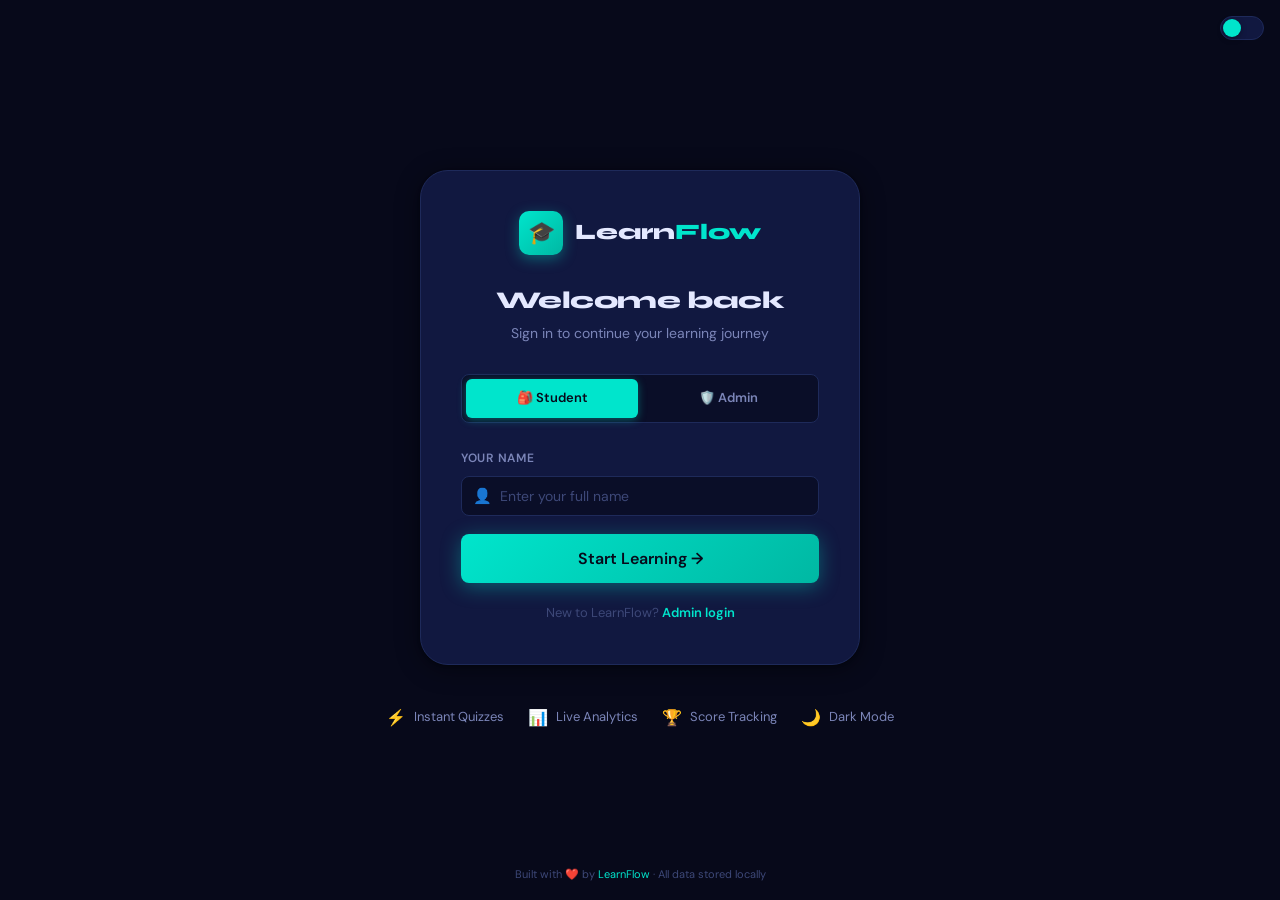
==== login.html @ 23366703 "Add files via upload" ====
<!DOCTYPE html>
<html lang="en">
<head>
  <meta charset="UTF-8" />
  <meta name="viewport" content="width=device-width, initial-scale=1.0" />
  <title>Sign In — LearnFlow LMS</title>
  <link rel="stylesheet" href="style.css" />
  <style>
    /* Extra login-page micro styles */
    .login-page { flex-direction: column; gap: 0; }

    .demo-pills {
      display: flex; gap: 8px; flex-wrap: wrap;
      justify-content: center; margin-top: 20px;
    }
    .demo-pill {
      background: var(--bg-input);
      border: 1px solid var(--border);
      border-radius: var(--radius-sm);
      padding: 8px 14px; font-size: 12px;
      color: var(--text-secondary); cursor: pointer;
      transition: all var(--transition);
    }
    .demo-pill:hover { border-color: var(--accent); color: var(--accent); }
    .demo-pill strong { color: var(--text-primary); display: block; font-size: 11px; }

    .features-row {
      display: flex; gap: 24px; justify-content: center;
      flex-wrap: wrap; margin-top: 40px;
      position: relative; z-index: 1;
    }
    .feature-pill {
      display: flex; align-items: center; gap: 8px;
      font-size: 13px; color: var(--text-secondary);
    }
    .feature-pill span { font-size: 16px; }

    .input-group { position: relative; }
    .input-icon {
      position: absolute; left: 12px; top: 50%;
      transform: translateY(-50%);
      font-size: 15px; pointer-events: none;
    }
    .input-group .form-control { padding-left: 38px; }

    .password-toggle {
      position: absolute; right: 12px; top: 50%;
      transform: translateY(-50%);
      cursor: pointer; font-size: 16px;
      color: var(--text-muted); transition: color var(--transition);
    }
    .password-toggle:hover { color: var(--text-primary); }

    .divider-or {
      display: flex; align-items: center; gap: 12px;
      margin: 20px 0; color: var(--text-muted); font-size: 12px;
    }
    .divider-or::before, .divider-or::after {
      content: ''; flex: 1; height: 1px; background: var(--border);
    }

    .student-fields { display: none; }
    .admin-fields   { display: block; }

    .powered-by {
      position: fixed; bottom: 16px; left: 50%; transform: translateX(-50%);
      font-size: 11px; color: var(--text-muted); z-index: 1;
      white-space: nowrap;
    }
    .powered-by a { color: var(--accent); }

    @media (max-width: 480px) {
      .login-card { padding: 28px 22px; }
    }
  </style>
</head>
<body>
  <!-- Background decoration -->
  <div class="login-bg-decor">
    <div class="orb orb-1"></div>
    <div class="orb orb-2"></div>
  </div>

  <div class="login-page" style="min-height:100vh;display:flex;align-items:center;justify-content:center;flex-direction:column;padding:20px;">

    <!-- Login Card -->
    <div class="login-card">
      <!-- Logo -->
      <div class="login-logo">
        <div class="logo-icon">🎓</div>
        <div class="logo-text">Learn<span>Flow</span></div>
      </div>

      <h1 class="login-title">Welcome back</h1>
      <p class="login-subtitle">Sign in to continue your learning journey</p>

      <!-- Role Toggle -->
      <div class="role-toggle" id="role-toggle">
        <div class="role-btn active" data-role="student" onclick="switchRole('student')">🎒 Student</div>
        <div class="role-btn"       data-role="admin"   onclick="switchRole('admin')">🛡️ Admin</div>
      </div>

      <!-- Student Fields -->
      <div id="student-fields">
        <div class="form-group">
          <label class="form-label">Your Name</label>
          <div class="input-group">
            <span class="input-icon">👤</span>
            <input type="text" id="student-name" class="form-control"
                   placeholder="Enter your full name" autocomplete="name" />
          </div>
        </div>
        <button class="btn btn-primary btn-full btn-lg" onclick="loginStudent()">
          Start Learning →
        </button>
      </div>

      <!-- Admin Fields -->
      <div id="admin-fields" style="display:none;">
        <div class="form-group">
          <label class="form-label">Email Address</label>
          <div class="input-group">
            <span class="input-icon">📧</span>
            <input type="email" id="admin-email" class="form-control"
                   placeholder="admin@learnflow.io" autocomplete="email" />
          </div>
        </div>
        <div class="form-group">
          <label class="form-label">Password</label>
          <div class="input-group" style="position:relative;">
            <span class="input-icon">🔑</span>
            <input type="password" id="admin-password" class="form-control"
                   placeholder="Enter password" autocomplete="current-password"
                   onkeydown="if(event.key==='Enter') loginAdmin()" />
            <span class="password-toggle" onclick="togglePw()" id="pw-toggle">👁️</span>
          </div>
        </div>
        <button class="btn btn-primary btn-full btn-lg" onclick="loginAdmin()">
          Sign In to Dashboard →
        </button>

        <div class="demo-pills">
          <div class="demo-pill" onclick="fillAdminDemo()">
            <strong>Demo Credentials</strong>
            admin@learnflow.io / admin123
          </div>
        </div>
      </div>

      <div class="login-footer">
        <span id="footer-text">New to LearnFlow? </span>
        <span class="login-link" id="footer-link" onclick="switchRole('admin')">Admin login</span>
      </div>
    </div>

    <!-- Feature Pills -->
    <div class="features-row">
      <div class="feature-pill"><span>⚡</span> Instant Quizzes</div>
      <div class="feature-pill"><span>📊</span> Live Analytics</div>
      <div class="feature-pill"><span>🏆</span> Score Tracking</div>
      <div class="feature-pill"><span>🌙</span> Dark Mode</div>
    </div>
  </div>

  <!-- Theme toggle fixed -->
  <button class="theme-toggle" style="position:fixed;top:16px;right:16px;z-index:999;" title="Toggle theme"></button>

  <p class="powered-by">Built with ❤️ by <a href="#">LearnFlow</a> · All data stored locally</p>

  <script src="script.js"></script>
  <script>
    /* ── Role Switching ── */
    function switchRole(role) {
      document.querySelectorAll('.role-btn').forEach(b => {
        b.classList.toggle('active', b.dataset.role === role);
      });
      document.getElementById('student-fields').style.display = role === 'student' ? 'block' : 'none';
      document.getElementById('admin-fields').style.display   = role === 'admin'   ? 'block' : 'none';

      const ftLink = document.getElementById('footer-link');
      const ftText = document.getElementById('footer-text');
      if (role === 'student') {
        ftText.textContent = 'Are you an admin? ';
        ftLink.textContent = 'Admin login';
        ftLink.onclick = () => switchRole('admin');
      } else {
        ftText.textContent = 'Not an admin? ';
        ftLink.textContent = 'Student access';
        ftLink.onclick = () => switchRole('student');
      }
    }

    /* ── Student Login ── */
    function loginStudent() {
      const name = document.getElementById('student-name').value.trim();
      if (!name) { showToast('Please enter your name', 'warn'); return; }
      DB.set(KEYS.USER, { name, role: 'student' });
      window.location.href = 'index.html';
    }

    /* ── Admin Login ── */
    function loginAdmin() {
      const email = document.getElementById('admin-email').value.trim();
      const pass  = document.getElementById('admin-password').value;
      // Demo credentials (in a real app use a backend)
      if (email === 'admin@learnflow.io' && pass === 'admin123') {
        DB.set(KEYS.USER, { name: 'Admin', role: 'admin', email });
        window.location.href = 'admin.html';
      } else {
        showToast('Invalid credentials. Try: admin@learnflow.io / admin123', 'error');
        document.getElementById('admin-password').value = '';
      }
    }

    /* ── Toggle password visibility ── */
    function togglePw() {
      const input  = document.getElementById('admin-password');
      const toggle = document.getElementById('pw-toggle');
      input.type   = input.type === 'password' ? 'text' : 'password';
      toggle.textContent = input.type === 'password' ? '👁️' : '🙈';
    }

    /* ── Fill demo credentials ── */
    function fillAdminDemo() {
      document.getElementById('admin-email').value    = 'admin@learnflow.io';
      document.getElementById('admin-password').value = 'admin123';
      showToast('Demo credentials filled!', 'info');
    }

    /* ── Check if already logged in ── */
    document.addEventListener('DOMContentLoaded', () => {
      const user = DB.get(KEYS.USER);
      if (user?.role === 'admin')   window.location.href = 'admin.html';
      if (user?.role === 'student') window.location.href = 'index.html';
    });
  </script>
</body>
</html>
---- style.css ----
/* ============================================================
   LMS — Shared Stylesheet
   Aesthetic: Dark SaaS, geometric precision, teal accent
   Fonts: Syne (headings) + DM Sans (body)
   ============================================================ */

@import url('https://fonts.googleapis.com/css2?family=Syne:wght@400;500;600;700;800&family=DM+Sans:ital,opsz,wght@0,9..40,300;0,9..40,400;0,9..40,500;0,9..40,600;1,9..40,400&display=swap');

/* ── CSS Variables ── */
:root {
  --bg-base:       #07091a;
  --bg-surface:    #0d1230;
  --bg-card:       #111840;
  --bg-card-hover: #162050;
  --bg-input:      #0a0e28;
  --border:        #1e2a5a;
  --border-light:  #263070;

  --accent:        #00e5cc;
  --accent-dim:    rgba(0,229,204,.15);
  --accent-glow:   rgba(0,229,204,.35);
  --indigo:        #6366f1;
  --indigo-dim:    rgba(99,102,241,.15);
  --rose:          #f43f5e;
  --rose-dim:      rgba(244,63,94,.15);
  --amber:         #f59e0b;
  --amber-dim:     rgba(245,158,11,.15);
  --emerald:       #10b981;
  --emerald-dim:   rgba(16,185,129,.15);

  --text-primary:  #e4e8ff;
  --text-secondary:#7b85b8;
  --text-muted:    #3d4878;

  --radius-sm: 8px;
  --radius-md: 14px;
  --radius-lg: 20px;
  --radius-xl: 28px;

  --shadow-card: 0 4px 24px rgba(0,0,0,.45), 0 1px 3px rgba(0,0,0,.3);
  --shadow-glow: 0 0 40px rgba(0,229,204,.12);

  --transition: 0.22s cubic-bezier(.4,0,.2,1);

  --sidebar-w: 260px;
  --header-h:  68px;
}

/* Light mode overrides */
body.light-mode {
  --bg-base:       #f0f2fc;
  --bg-surface:    #e4e8f7;
  --bg-card:       #ffffff;
  --bg-card-hover: #f5f7ff;
  --bg-input:      #f0f2fc;
  --border:        #d1d8f0;
  --border-light:  #c0caeb;
  --text-primary:  #111840;
  --text-secondary:#4a5490;
  --text-muted:    #8892c8;
  --shadow-card: 0 4px 24px rgba(0,0,0,.08), 0 1px 3px rgba(0,0,0,.05);
  --shadow-glow: 0 0 40px rgba(0,229,204,.08);
}

/* ── Reset & Base ── */
*, *::before, *::after { box-sizing: border-box; margin: 0; padding: 0; }

html { scroll-behavior: smooth; }

body {
  font-family: 'DM Sans', sans-serif;
  background: var(--bg-base);
  color: var(--text-primary);
  min-height: 100vh;
  line-height: 1.6;
  transition: background var(--transition), color var(--transition);
  overflow-x: hidden;
}

/* Subtle grid texture */
body::before {
  content: '';
  position: fixed; inset: 0;
  background-image:
    linear-gradient(rgba(0,229,204,.025) 1px, transparent 1px),
    linear-gradient(90deg, rgba(0,229,204,.025) 1px, transparent 1px);
  background-size: 48px 48px;
  pointer-events: none;
  z-index: 0;
}

body.light-mode::before {
  background-image:
    linear-gradient(rgba(99,102,241,.04) 1px, transparent 1px),
    linear-gradient(90deg, rgba(99,102,241,.04) 1px, transparent 1px);
}

/* ── Typography ── */
h1, h2, h3, h4 {
  font-family: 'Syne', sans-serif;
  font-weight: 700;
  line-height: 1.2;
  letter-spacing: -0.02em;
}

a { text-decoration: none; color: inherit; }

/* ── Scrollbar ── */
::-webkit-scrollbar { width: 6px; }
::-webkit-scrollbar-track { background: var(--bg-surface); }
::-webkit-scrollbar-thumb { background: var(--border-light); border-radius: 99px; }
::-webkit-scrollbar-thumb:hover { background: var(--text-muted); }

/* ── Utility ── */
.sr-only {
  position: absolute; width: 1px; height: 1px;
  padding: 0; margin: -1px; overflow: hidden;
  clip: rect(0,0,0,0); white-space: nowrap; border: 0;
}

.badge {
  display: inline-flex; align-items: center; gap: 5px;
  padding: 3px 10px;
  border-radius: 99px;
  font-size: 11px; font-weight: 600; letter-spacing: .04em;
  text-transform: uppercase;
}
.badge-accent  { background: var(--accent-dim);  color: var(--accent);  }
.badge-indigo  { background: var(--indigo-dim);  color: var(--indigo);  }
.badge-rose    { background: var(--rose-dim);    color: var(--rose);    }
.badge-amber   { background: var(--amber-dim);   color: var(--amber);   }
.badge-emerald { background: var(--emerald-dim); color: var(--emerald); }

/* ── Buttons ── */
.btn {
  display: inline-flex; align-items: center; gap: 8px;
  padding: 10px 22px;
  border-radius: var(--radius-sm);
  font-family: 'DM Sans', sans-serif;
  font-size: 14px; font-weight: 600;
  cursor: pointer; border: none; outline: none;
  transition: all var(--transition);
  position: relative; overflow: hidden;
}

.btn::after {
  content: '';
  position: absolute; inset: 0;
  background: rgba(255,255,255,.07);
  opacity: 0; transition: opacity var(--transition);
}
.btn:hover::after { opacity: 1; }

.btn-primary {
  background: linear-gradient(135deg, var(--accent) 0%, #00b8a3 100%);
  color: #07091a;
  box-shadow: 0 4px 20px var(--accent-glow);
}
.btn-primary:hover {
  transform: translateY(-1px);
  box-shadow: 0 8px 30px var(--accent-glow);
}
.btn-primary:active { transform: translateY(0); }

.btn-secondary {
  background: var(--bg-card);
  color: var(--text-primary);
  border: 1px solid var(--border);
}
.btn-secondary:hover {
  border-color: var(--accent);
  color: var(--accent);
}

.btn-danger {
  background: var(--rose-dim);
  color: var(--rose);
  border: 1px solid transparent;
}
.btn-danger:hover {
  background: var(--rose);
  color: #fff;
}

.btn-sm { padding: 6px 14px; font-size: 12px; }
.btn-lg { padding: 14px 30px; font-size: 16px; }
.btn-full { width: 100%; justify-content: center; }
.btn:disabled { opacity: 0.5; cursor: not-allowed; pointer-events: none; }

/* ── Cards ── */
.card {
  background: var(--bg-card);
  border: 1px solid var(--border);
  border-radius: var(--radius-lg);
  box-shadow: var(--shadow-card);
  transition: border-color var(--transition), transform var(--transition), box-shadow var(--transition);
}
.card:hover { border-color: var(--border-light); }
.card-hover:hover {
  transform: translateY(-2px);
  box-shadow: var(--shadow-card), var(--shadow-glow);
}

.card-header {
  padding: 22px 26px 16px;
  border-bottom: 1px solid var(--border);
  display: flex; align-items: center; justify-content: space-between;
}
.card-body { padding: 24px 26px; }

/* ── Stat Cards ── */
.stat-card {
  background: var(--bg-card);
  border: 1px solid var(--border);
  border-radius: var(--radius-lg);
  padding: 24px;
  position: relative;
  overflow: hidden;
  transition: all var(--transition);
}
.stat-card::before {
  content: '';
  position: absolute;
  top: -30px; right: -30px;
  width: 100px; height: 100px;
  border-radius: 50%;
  opacity: 0.07;
  transition: transform var(--transition);
}
.stat-card:hover::before { transform: scale(1.4); }
.stat-card:hover { transform: translateY(-2px); box-shadow: var(--shadow-card), var(--shadow-glow); }

.stat-card.accent::before  { background: var(--accent); }
.stat-card.indigo::before  { background: var(--indigo); }
.stat-card.rose::before    { background: var(--rose);   }
.stat-card.amber::before   { background: var(--amber);  }
.stat-card.emerald::before { background: var(--emerald);}

.stat-icon {
  width: 44px; height: 44px;
  border-radius: var(--radius-sm);
  display: flex; align-items: center; justify-content: center;
  font-size: 20px; margin-bottom: 16px;
}
.stat-icon.accent  { background: var(--accent-dim);  color: var(--accent);  }
.stat-icon.indigo  { background: var(--indigo-dim);  color: var(--indigo);  }
.stat-icon.rose    { background: var(--rose-dim);    color: var(--rose);    }
.stat-icon.amber   { background: var(--amber-dim);   color: var(--amber);   }
.stat-icon.emerald { background: var(--emerald-dim); color: var(--emerald); }

.stat-value {
  font-family: 'Syne', sans-serif;
  font-size: 32px; font-weight: 800;
  line-height: 1;
  margin-bottom: 6px;
}
.stat-label {
  font-size: 13px; color: var(--text-secondary);
  font-weight: 500; letter-spacing: .02em;
}
.stat-delta {
  font-size: 12px; font-weight: 600;
  margin-top: 10px; display: inline-flex;
  align-items: center; gap: 4px;
}

/* ── Forms ── */
.form-group { margin-bottom: 18px; }
.form-label {
  display: block;
  font-size: 12px; font-weight: 600;
  text-transform: uppercase; letter-spacing: .06em;
  color: var(--text-secondary);
  margin-bottom: 8px;
}
.form-control {
  width: 100%;
  background: var(--bg-input);
  border: 1px solid var(--border);
  border-radius: var(--radius-sm);
  color: var(--text-primary);
  font-family: 'DM Sans', sans-serif;
  font-size: 14px;
  padding: 10px 14px;
  outline: none;
  transition: border-color var(--transition), box-shadow var(--transition);
  -webkit-appearance: none;
}
.form-control:focus {
  border-color: var(--accent);
  box-shadow: 0 0 0 3px var(--accent-dim);
}
.form-control::placeholder { color: var(--text-muted); }

textarea.form-control { resize: vertical; min-height: 80px; }
select.form-control { cursor: pointer; }

.form-row { display: grid; grid-template-columns: 1fr 1fr; gap: 14px; }

/* ── Sidebar Layout ── */
.layout {
  display: flex;
  min-height: 100vh;
  position: relative;
  z-index: 1;
}

.sidebar {
  width: var(--sidebar-w);
  background: var(--bg-surface);
  border-right: 1px solid var(--border);
  display: flex; flex-direction: column;
  position: fixed; top: 0; left: 0;
  height: 100vh; overflow-y: auto;
  z-index: 100;
  transition: transform var(--transition);
}

.sidebar-logo {
  padding: 24px 20px 20px;
  border-bottom: 1px solid var(--border);
  display: flex; align-items: center; gap: 12px;
}
.logo-icon {
  width: 36px; height: 36px;
  background: linear-gradient(135deg, var(--accent), #00b8a3);
  border-radius: 10px;
  display: flex; align-items: center; justify-content: center;
  font-size: 18px; flex-shrink: 0;
  box-shadow: 0 4px 14px var(--accent-glow);
}
.logo-text { font-family: 'Syne', sans-serif; font-size: 17px; font-weight: 800; }
.logo-text span { color: var(--accent); }

.sidebar-section {
  padding: 16px 12px 0;
}
.sidebar-section-label {
  font-size: 10px; font-weight: 700;
  text-transform: uppercase; letter-spacing: .1em;
  color: var(--text-muted);
  padding: 0 10px 10px;
}
.nav-item {
  display: flex; align-items: center; gap: 12px;
  padding: 10px 12px;
  border-radius: var(--radius-sm);
  font-size: 14px; font-weight: 500;
  color: var(--text-secondary);
  cursor: pointer;
  transition: all var(--transition);
  margin-bottom: 2px;
  position: relative;
}
.nav-item .icon { font-size: 17px; flex-shrink: 0; width: 20px; text-align: center; }
.nav-item:hover { background: var(--bg-card); color: var(--text-primary); }
.nav-item.active {
  background: var(--accent-dim);
  color: var(--accent);
  font-weight: 600;
}
.nav-item.active::before {
  content: '';
  position: absolute; left: 0; top: 20%; bottom: 20%;
  width: 3px; border-radius: 0 3px 3px 0;
  background: var(--accent);
}
.nav-badge {
  margin-left: auto;
  background: var(--accent-dim);
  color: var(--accent);
  font-size: 11px; font-weight: 700;
  padding: 2px 7px;
  border-radius: 99px;
}

.sidebar-footer {
  margin-top: auto;
  padding: 16px 12px;
  border-top: 1px solid var(--border);
}
.user-info {
  display: flex; align-items: center; gap: 10px;
  padding: 10px 12px;
  border-radius: var(--radius-sm);
  cursor: pointer;
  transition: background var(--transition);
}
.user-info:hover { background: var(--bg-card); }
.avatar {
  width: 34px; height: 34px;
  border-radius: 50%;
  background: linear-gradient(135deg, var(--indigo), var(--accent));
  display: flex; align-items: center; justify-content: center;
  font-size: 13px; font-weight: 700; color: #fff; flex-shrink: 0;
}
.user-name  { font-size: 13px; font-weight: 600; line-height: 1.3; }
.user-role  { font-size: 11px; color: var(--text-muted); }

/* ── Main Content ── */
.main {
  margin-left: var(--sidebar-w);
  flex: 1;
  min-height: 100vh;
  display: flex; flex-direction: column;
}

.topbar {
  height: var(--header-h);
  border-bottom: 1px solid var(--border);
  display: flex; align-items: center; justify-content: space-between;
  padding: 0 32px;
  background: var(--bg-surface);
  position: sticky; top: 0; z-index: 50;
}

.topbar-left { display: flex; align-items: center; gap: 16px; }
.page-title { font-family: 'Syne', sans-serif; font-size: 20px; font-weight: 700; }
.breadcrumb { font-size: 13px; color: var(--text-secondary); }

.topbar-right { display: flex; align-items: center; gap: 12px; }

/* Dark mode toggle */
.theme-toggle {
  width: 44px; height: 24px;
  background: var(--bg-card);
  border: 1px solid var(--border);
  border-radius: 99px;
  cursor: pointer; position: relative;
  transition: background var(--transition), border-color var(--transition);
  flex-shrink: 0;
}
.theme-toggle::after {
  content: '';
  position: absolute;
  top: 2px; left: 2px;
  width: 18px; height: 18px;
  border-radius: 50%;
  background: var(--accent);
  transition: transform var(--transition), background var(--transition);
  box-shadow: 0 2px 6px rgba(0,0,0,.3);
}
body.light-mode .theme-toggle::after { transform: translateX(20px); }
.theme-toggle:hover { border-color: var(--accent); }

.icon-btn {
  width: 38px; height: 38px;
  border-radius: var(--radius-sm);
  background: var(--bg-card);
  border: 1px solid var(--border);
  display: flex; align-items: center; justify-content: center;
  font-size: 16px; cursor: pointer;
  transition: all var(--transition); color: var(--text-secondary);
  position: relative;
}
.icon-btn:hover { border-color: var(--accent); color: var(--accent); }
.notif-dot {
  position: absolute; top: 6px; right: 6px;
  width: 7px; height: 7px;
  border-radius: 50%; background: var(--rose);
  border: 1.5px solid var(--bg-surface);
}

.page-content { padding: 32px; flex: 1; }

/* ── Page Section Headers ── */
.section-header {
  display: flex; align-items: center; justify-content: space-between;
  margin-bottom: 24px;
}
.section-title { font-size: 18px; font-weight: 700; }
.section-subtitle { font-size: 13px; color: var(--text-secondary); margin-top: 2px; }

/* ── Grid Layouts ── */
.grid-4 { display: grid; grid-template-columns: repeat(4, 1fr); gap: 20px; }
.grid-3 { display: grid; grid-template-columns: repeat(3, 1fr); gap: 20px; }
.grid-2 { display: grid; grid-template-columns: repeat(2, 1fr); gap: 20px; }

/* ── Tables ── */
.table-wrap {
  border-radius: var(--radius-lg);
  overflow: hidden;
  border: 1px solid var(--border);
  box-shadow: var(--shadow-card);
}
table {
  width: 100%; border-collapse: collapse;
  background: var(--bg-card);
}
thead { background: var(--bg-surface); }
th {
  padding: 12px 20px; text-align: left;
  font-size: 11px; font-weight: 700;
  text-transform: uppercase; letter-spacing: .07em;
  color: var(--text-secondary);
  border-bottom: 1px solid var(--border);
  white-space: nowrap;
}
td {
  padding: 14px 20px;
  font-size: 14px; color: var(--text-primary);
  border-bottom: 1px solid var(--border);
  transition: background var(--transition);
}
tr:last-child td { border-bottom: none; }
tbody tr:hover td { background: var(--bg-card-hover); }

/* ── Progress Bar ── */
.progress-track {
  background: var(--bg-input);
  border-radius: 99px;
  height: 8px; overflow: hidden;
  border: 1px solid var(--border);
}
.progress-fill {
  height: 100%;
  border-radius: 99px;
  background: linear-gradient(90deg, var(--accent), #00b8a3);
  transition: width 0.6s cubic-bezier(.4,0,.2,1);
  box-shadow: 0 0 10px var(--accent-glow);
}
.progress-fill.indigo {
  background: linear-gradient(90deg, var(--indigo), #818cf8);
  box-shadow: 0 0 10px rgba(99,102,241,.4);
}
.progress-fill.rose {
  background: linear-gradient(90deg, var(--rose), #fb7185);
  box-shadow: 0 0 10px rgba(244,63,94,.4);
}

/* ── Alerts / Toasts ── */
.toast-container {
  position: fixed; bottom: 24px; right: 24px;
  display: flex; flex-direction: column; gap: 10px;
  z-index: 9999;
}
.toast {
  background: var(--bg-card);
  border: 1px solid var(--border);
  border-left: 4px solid var(--accent);
  border-radius: var(--radius-sm);
  padding: 14px 18px;
  font-size: 14px; font-weight: 500;
  box-shadow: var(--shadow-card);
  min-width: 260px;
  animation: toast-in 0.3s ease forwards;
  display: flex; align-items: center; gap: 10px;
}
.toast.error  { border-left-color: var(--rose); }
.toast.warn   { border-left-color: var(--amber); }
.toast-exit { animation: toast-out 0.3s ease forwards; }

@keyframes toast-in  { from { opacity:0; transform: translateY(10px); } to { opacity:1; transform: translateY(0); } }
@keyframes toast-out { from { opacity:1; transform: translateY(0); } to { opacity:0; transform: translateY(10px); } }

/* ── Hamburger (mobile) ── */
.hamburger {
  display: none; flex-direction: column; gap: 5px;
  cursor: pointer; padding: 4px;
}
.hamburger span {
  display: block; width: 22px; height: 2px;
  background: var(--text-primary);
  border-radius: 99px;
  transition: all var(--transition);
}

/* ── Overlay (mobile sidebar) ── */
.sidebar-overlay {
  display: none;
  position: fixed; inset: 0;
  background: rgba(0,0,0,.55);
  z-index: 90;
  backdrop-filter: blur(2px);
}

/* ── Animations ── */
@keyframes fade-up {
  from { opacity: 0; transform: translateY(16px); }
  to   { opacity: 1; transform: translateY(0); }
}
@keyframes fade-in {
  from { opacity: 0; }
  to   { opacity: 1; }
}
@keyframes pulse-dot {
  0%,100% { opacity: 1; }
  50%      { opacity: .4; }
}
@keyframes spin {
  to { transform: rotate(360deg); }
}
@keyframes count-up {
  from { opacity: 0; transform: scale(.8); }
  to   { opacity: 1; transform: scale(1); }
}

.animate-fade-up { animation: fade-up 0.5s ease both; }
.animate-fade-in { animation: fade-in 0.4s ease both; }

/* Staggered children */
[data-stagger] > * { opacity: 0; }
[data-stagger].ready > *:nth-child(1)  { animation: fade-up 0.4s 0.05s ease both; }
[data-stagger].ready > *:nth-child(2)  { animation: fade-up 0.4s 0.10s ease both; }
[data-stagger].ready > *:nth-child(3)  { animation: fade-up 0.4s 0.15s ease both; }
[data-stagger].ready > *:nth-child(4)  { animation: fade-up 0.4s 0.20s ease both; }
[data-stagger].ready > *:nth-child(5)  { animation: fade-up 0.4s 0.25s ease both; }
[data-stagger].ready > *:nth-child(6)  { animation: fade-up 0.4s 0.30s ease both; }

/* ── Empty State ── */
.empty-state {
  text-align: center; padding: 60px 20px;
  color: var(--text-muted);
}
.empty-state .icon { font-size: 48px; margin-bottom: 14px; opacity: .5; }
.empty-state h3 { font-size: 16px; color: var(--text-secondary); margin-bottom: 6px; }
.empty-state p  { font-size: 13px; }

/* ── Tabs ── */
.tabs {
  display: flex; border-bottom: 1px solid var(--border);
  margin-bottom: 24px; gap: 4px;
}
.tab-btn {
  padding: 10px 18px;
  font-size: 14px; font-weight: 500;
  color: var(--text-secondary); cursor: pointer;
  border-bottom: 2px solid transparent;
  transition: all var(--transition);
  margin-bottom: -1px;
}
.tab-btn:hover { color: var(--text-primary); }
.tab-btn.active {
  color: var(--accent);
  border-bottom-color: var(--accent);
  font-weight: 600;
}
.tab-panel { display: none; }
.tab-panel.active { display: block; }

/* ── Mini Chart ── */
.chart-bar-wrap {
  display: flex; align-items: flex-end; gap: 6px;
  height: 64px; padding-bottom: 4px;
}
.chart-bar {
  flex: 1; border-radius: 4px 4px 0 0;
  background: var(--accent-dim);
  transition: height 0.8s cubic-bezier(.4,0,.2,1), background var(--transition);
  position: relative; cursor: pointer;
}
.chart-bar::after {
  content: attr(data-val);
  position: absolute; bottom: calc(100% + 4px);
  left: 50%; transform: translateX(-50%);
  font-size: 10px; color: var(--text-muted);
  white-space: nowrap;
  opacity: 0; transition: opacity var(--transition);
}
.chart-bar:hover { background: var(--accent-dim) !important; }
.chart-bar:hover::after { opacity: 1; }
.chart-bar.filled { background: linear-gradient(180deg, var(--accent) 0%, #00b8a3 100%); }

/* ── Responsive ── */
@media (max-width: 1100px) {
  .grid-4 { grid-template-columns: repeat(2, 1fr); }
}

@media (max-width: 900px) {
  .grid-3 { grid-template-columns: 1fr 1fr; }
  .form-row { grid-template-columns: 1fr; }
}

@media (max-width: 768px) {
  :root { --sidebar-w: 260px; }

  .sidebar {
    transform: translateX(-100%);
  }
  .sidebar.open {
    transform: translateX(0);
    box-shadow: 4px 0 30px rgba(0,0,0,.5);
  }
  .sidebar-overlay.open { display: block; }

  .main { margin-left: 0; }

  .hamburger { display: flex; }

  .topbar { padding: 0 20px; }
  .page-content { padding: 20px; }

  .grid-4, .grid-3, .grid-2 { grid-template-columns: 1fr; }
}

@media (max-width: 480px) {
  .stat-value { font-size: 24px; }
  .page-title { font-size: 16px; }
}

/* ── Login Page ── */
.login-page {
  min-height: 100vh;
  display: flex; align-items: center; justify-content: center;
  padding: 20px;
  background: var(--bg-base);
  position: relative;
}

.login-bg-decor {
  position: fixed; inset: 0; pointer-events: none; overflow: hidden; z-index: 0;
}
.orb {
  position: absolute; border-radius: 50%;
  filter: blur(80px); opacity: 0.12;
  animation: orb-float 8s ease-in-out infinite;
}
.orb-1 {
  width: 500px; height: 500px;
  background: var(--accent);
  top: -150px; left: -100px;
}
.orb-2 {
  width: 400px; height: 400px;
  background: var(--indigo);
  bottom: -120px; right: -80px;
  animation-delay: -4s;
}
@keyframes orb-float {
  0%,100% { transform: translate(0,0) scale(1); }
  50% { transform: translate(20px,30px) scale(1.05); }
}

.login-card {
  width: 100%; max-width: 440px;
  background: var(--bg-card);
  border: 1px solid var(--border);
  border-radius: var(--radius-xl);
  box-shadow: var(--shadow-card);
  padding: 40px;
  position: relative; z-index: 1;
  animation: fade-up 0.5s ease both;
}

.login-logo {
  display: flex; align-items: center; gap: 12px;
  justify-content: center; margin-bottom: 32px;
}
.login-logo .logo-icon { width: 44px; height: 44px; font-size: 22px; }
.login-logo .logo-text { font-size: 22px; }

.login-title {
  font-size: 24px; font-weight: 800; text-align: center;
  margin-bottom: 6px;
}
.login-subtitle {
  font-size: 14px; color: var(--text-secondary);
  text-align: center; margin-bottom: 30px;
}

.role-toggle {
  display: grid; grid-template-columns: 1fr 1fr;
  background: var(--bg-input); border-radius: var(--radius-sm);
  border: 1px solid var(--border);
  padding: 4px; margin-bottom: 26px; gap: 4px;
}
.role-btn {
  padding: 9px;
  border-radius: 6px; text-align: center;
  font-size: 13px; font-weight: 600;
  cursor: pointer; transition: all var(--transition);
  color: var(--text-secondary);
}
.role-btn.active {
  background: var(--accent);
  color: #07091a;
  box-shadow: 0 2px 8px var(--accent-glow);
}

.login-footer {
  text-align: center; margin-top: 20px;
  font-size: 13px; color: var(--text-muted);
}
.login-link {
  color: var(--accent); font-weight: 600; cursor: pointer;
  transition: opacity var(--transition);
}
.login-link:hover { opacity: 0.7; }

/* ── Quiz Interface ── */
.quiz-page {
  min-height: 100vh;
  display: flex; flex-direction: column;
  background: var(--bg-base);
  position: relative;
}

.quiz-topbar {
  padding: 16px 32px;
  display: flex; align-items: center; justify-content: space-between;
  border-bottom: 1px solid var(--border);
  background: var(--bg-surface);
  position: sticky; top: 0; z-index: 50;
}

.quiz-main {
  flex: 1; display: flex;
  align-items: flex-start; justify-content: center;
  padding: 40px 20px;
}
.quiz-container { width: 100%; max-width: 680px; }

/* Quiz Landing */
.quiz-landing {
  text-align: center;
  animation: fade-up 0.5s ease both;
}
.quiz-landing-icon {
  font-size: 72px; margin-bottom: 24px;
  animation: orb-float 4s ease-in-out infinite;
  display: inline-block;
}
.quiz-landing h1 { font-size: 40px; margin-bottom: 14px; }
.quiz-landing p { font-size: 16px; color: var(--text-secondary); max-width: 480px; margin: 0 auto 32px; }
.quiz-meta-cards {
  display: flex; gap: 16px; justify-content: center;
  margin-bottom: 36px; flex-wrap: wrap;
}
.quiz-meta-card {
  background: var(--bg-card);
  border: 1px solid var(--border);
  border-radius: var(--radius-md);
  padding: 16px 24px;
  text-align: center; min-width: 120px;
}
.quiz-meta-card .val {
  font-family: 'Syne', sans-serif;
  font-size: 28px; font-weight: 800; color: var(--accent);
}
.quiz-meta-card .lbl {
  font-size: 12px; color: var(--text-secondary);
  text-transform: uppercase; letter-spacing: .05em;
}

/* Quiz Question Card */
.question-card {
  background: var(--bg-card);
  border: 1px solid var(--border);
  border-radius: var(--radius-xl);
  box-shadow: var(--shadow-card);
  overflow: hidden;
  animation: fade-up 0.4s ease both;
}

.question-header {
  padding: 24px 30px 20px;
  border-bottom: 1px solid var(--border);
  background: var(--bg-surface);
}
.question-meta {
  display: flex; justify-content: space-between; align-items: center;
  margin-bottom: 14px;
}
.question-num { font-size: 12px; font-weight: 700; color: var(--text-muted); text-transform: uppercase; letter-spacing: .07em; }
.timer-display {
  display: flex; align-items: center; gap: 6px;
  font-family: 'Syne', sans-serif; font-size: 18px; font-weight: 700;
}
.timer-display.warning { color: var(--rose); }
.timer-display .timer-icon { font-size: 14px; }

.quiz-progress {
  margin-bottom: 0;
}
.quiz-progress .progress-track { height: 6px; }

.question-body { padding: 30px; }
.question-text {
  font-size: 18px; font-weight: 600; line-height: 1.5;
  margin-bottom: 24px; color: var(--text-primary);
}

/* Options */
.options-list { display: flex; flex-direction: column; gap: 12px; }
.option-item {
  display: flex; align-items: center; gap: 16px;
  padding: 14px 18px;
  border-radius: var(--radius-md);
  border: 2px solid var(--border);
  cursor: pointer;
  transition: all var(--transition);
  background: var(--bg-surface);
  position: relative; overflow: hidden;
}
.option-item::before {
  content: '';
  position: absolute; inset: 0;
  background: var(--accent-dim);
  opacity: 0; transition: opacity var(--transition);
}
.option-item:hover { border-color: var(--accent); }
.option-item:hover::before { opacity: 1; }

.option-letter {
  width: 32px; height: 32px; border-radius: 8px; flex-shrink: 0;
  background: var(--bg-card); border: 1px solid var(--border);
  display: flex; align-items: center; justify-content: center;
  font-size: 13px; font-weight: 700; font-family: 'Syne', sans-serif;
  transition: all var(--transition);
  position: relative; z-index: 1;
}
.option-text {
  font-size: 15px; font-weight: 500;
  position: relative; z-index: 1; flex: 1;
}

/* Selected */
.option-item.selected {
  border-color: var(--accent);
  background: var(--accent-dim);
}
.option-item.selected .option-letter {
  background: var(--accent);
  color: #07091a;
  border-color: var(--accent);
}
/* Correct / Wrong (after reveal) */
.option-item.correct {
  border-color: var(--emerald);
  background: var(--emerald-dim);
  pointer-events: none;
}
.option-item.correct .option-letter { background: var(--emerald); color: #fff; border-color: var(--emerald); }
.option-item.wrong {
  border-color: var(--rose);
  background: var(--rose-dim);
  pointer-events: none;
}
.option-item.wrong .option-letter { background: var(--rose); color: #fff; border-color: var(--rose); }
.option-item.disabled { pointer-events: none; opacity: .65; }

.question-footer {
  padding: 20px 30px 24px;
  border-top: 1px solid var(--border);
  display: flex; justify-content: space-between; align-items: center;
}

/* Results Screen */
.results-card {
  background: var(--bg-card);
  border: 1px solid var(--border);
  border-radius: var(--radius-xl);
  box-shadow: var(--shadow-card);
  text-align: center;
  overflow: hidden;
  animation: fade-up 0.5s ease both;
}
.results-header {
  padding: 40px 30px 30px;
  background: var(--bg-surface);
  border-bottom: 1px solid var(--border);
}
.result-emoji { font-size: 56px; margin-bottom: 16px; display: block; }
.results-header h2 { font-size: 28px; margin-bottom: 8px; }
.results-header p { color: var(--text-secondary); font-size: 15px; }

.score-circle {
  width: 140px; height: 140px;
  border-radius: 50%;
  border: 6px solid var(--border);
  display: flex; flex-direction: column;
  align-items: center; justify-content: center;
  margin: 30px auto;
  position: relative;
}
.score-circle.excellent { border-color: var(--emerald); box-shadow: 0 0 30px rgba(16,185,129,.3); }
.score-circle.good      { border-color: var(--accent);  box-shadow: 0 0 30px var(--accent-glow); }
.score-circle.average   { border-color: var(--amber);   box-shadow: 0 0 30px rgba(245,158,11,.3); }
.score-circle.poor      { border-color: var(--rose);    box-shadow: 0 0 30px rgba(244,63,94,.3); }

.score-pct {
  font-family: 'Syne', sans-serif;
  font-size: 36px; font-weight: 800; line-height: 1;
}
.score-lbl { font-size: 12px; color: var(--text-secondary); }

.results-stats {
  display: grid; grid-template-columns: repeat(3, 1fr);
  gap: 1px; background: var(--border);
}
.result-stat {
  background: var(--bg-card);
  padding: 20px;
}
.result-stat .val {
  font-family: 'Syne', sans-serif;
  font-size: 22px; font-weight: 800;
  margin-bottom: 4px;
}
.result-stat .lbl { font-size: 12px; color: var(--text-secondary); }

.results-actions {
  padding: 24px 30px;
  display: flex; gap: 12px; justify-content: center;
}

/* ── Donut Chart ── */
.donut-wrap {
  position: relative;
  width: 120px; height: 120px;
  margin: 0 auto;
}
.donut-wrap svg { transform: rotate(-90deg); }
.donut-bg { fill: none; stroke: var(--border); }
.donut-fill {
  fill: none;
  stroke-linecap: round;
  stroke-dasharray: 283;
  stroke-dashoffset: 283;
  transition: stroke-dashoffset 1s cubic-bezier(.4,0,.2,1);
}
.donut-label {
  position: absolute; inset: 0;
  display: flex; flex-direction: column;
  align-items: center; justify-content: center;
  font-family: 'Syne', sans-serif;
}
.donut-label .val { font-size: 22px; font-weight: 800; line-height: 1; }
.donut-label .lbl { font-size: 10px; color: var(--text-muted); }

/* ── Confetti placeholder ── */
.confetti { position: fixed; top: 0; left: 0; width: 100%; height: 100%; pointer-events: none; z-index: 9998; }

/* ── Misc ── */
.divider {
  height: 1px; background: var(--border);
  margin: 20px 0;
}
.text-accent   { color: var(--accent); }
.text-muted    { color: var(--text-muted); }
.text-secondary{ color: var(--text-secondary); }
.fw-bold       { font-weight: 700; }
.fw-600        { font-weight: 600; }
.mt-8  { margin-top: 8px; }
.mt-16 { margin-top: 16px; }
.mt-24 { margin-top: 24px; }
.mb-24 { margin-bottom: 24px; }
.flex-center { display: flex; align-items: center; }
.gap-8  { gap: 8px; }
.gap-12 { gap: 12px; }
.truncate { overflow: hidden; white-space: nowrap; text-overflow: ellipsis; }

/* spinner */
.spinner {
  width: 20px; height: 20px;
  border: 2px solid var(--border);
  border-top-color: var(--accent);
  border-radius: 50%;
  animation: spin 0.7s linear infinite;
}
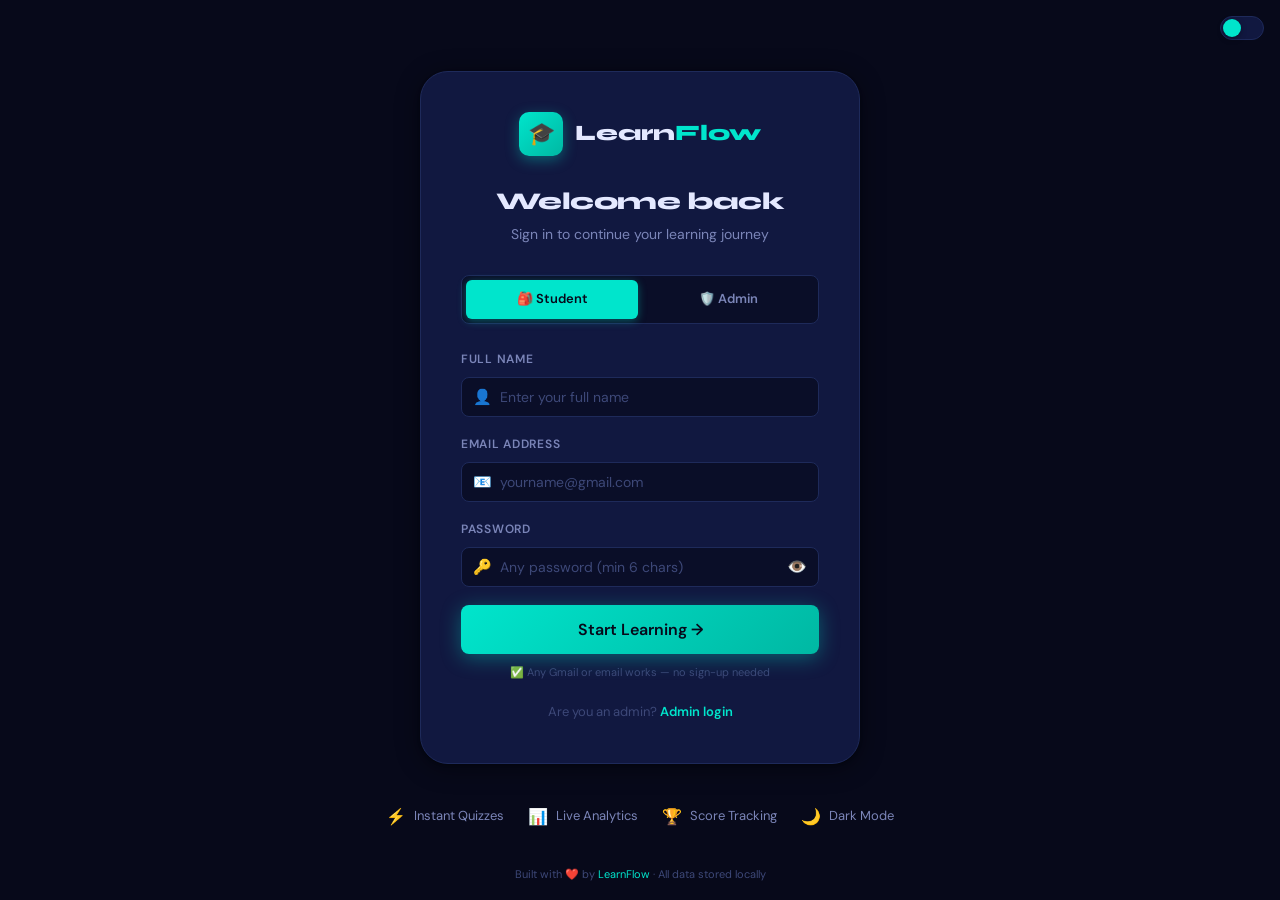
==== commit cbdfbf6e: "Update login.html" ====
--- a/login.html
+++ b/login.html
@@ -6,76 +6,61 @@
   <title>Sign In — LearnFlow LMS</title>
   <link rel="stylesheet" href="style.css" />
   <style>
-    /* Extra login-page micro styles */
     .login-page { flex-direction: column; gap: 0; }
-
-    .demo-pills {
-      display: flex; gap: 8px; flex-wrap: wrap;
-      justify-content: center; margin-top: 20px;
-    }
-    .demo-pill {
+    .features-row {
+      display: flex; gap: 24px; justify-content: center;
+      flex-wrap: wrap; margin-top: 40px; position: relative; z-index: 1;
+    }
+    .feature-pill { display: flex; align-items: center; gap: 8px; font-size: 13px; color: var(--text-secondary); }
+    .feature-pill span { font-size: 16px; }
+    .input-group { position: relative; }
+    .input-icon { position: absolute; left: 12px; top: 50%; transform: translateY(-50%); font-size: 15px; pointer-events: none; }
+    .input-group .form-control { padding-left: 38px; }
+    .password-toggle { position: absolute; right: 12px; top: 50%; transform: translateY(-50%); cursor: pointer; font-size: 16px; color: var(--text-muted); transition: color var(--transition); }
+    .password-toggle:hover { color: var(--text-primary); }
+    .powered-by { position: fixed; bottom: 16px; left: 50%; transform: translateX(-50%); font-size: 11px; color: var(--text-muted); z-index: 1; white-space: nowrap; }
+    .powered-by a { color: var(--accent); }
+    .note-text { font-size: 11px; color: var(--text-muted); text-align: center; margin-top: 10px; }
+
+    /* First-time setup banner */
+    .setup-banner {
+      background: var(--amber-dim);
+      border: 1px solid var(--amber);
+      border-radius: var(--radius-sm);
+      padding: 10px 14px;
+      font-size: 12px;
+      color: var(--amber);
+      margin-bottom: 18px;
+      text-align: center;
+      display: none;
+    }
+    .setup-banner strong { display: block; font-size: 13px; margin-bottom: 2px; }
+
+    /* Tab switcher inside admin panel */
+    .admin-tabs {
+      display: flex; gap: 4px;
       background: var(--bg-input);
       border: 1px solid var(--border);
       border-radius: var(--radius-sm);
-      padding: 8px 14px; font-size: 12px;
-      color: var(--text-secondary); cursor: pointer;
-      transition: all var(--transition);
-    }
-    .demo-pill:hover { border-color: var(--accent); color: var(--accent); }
-    .demo-pill strong { color: var(--text-primary); display: block; font-size: 11px; }
-
-    .features-row {
-      display: flex; gap: 24px; justify-content: center;
-      flex-wrap: wrap; margin-top: 40px;
-      position: relative; z-index: 1;
-    }
-    .feature-pill {
-      display: flex; align-items: center; gap: 8px;
-      font-size: 13px; color: var(--text-secondary);
-    }
-    .feature-pill span { font-size: 16px; }
-
-    .input-group { position: relative; }
-    .input-icon {
-      position: absolute; left: 12px; top: 50%;
-      transform: translateY(-50%);
-      font-size: 15px; pointer-events: none;
-    }
-    .input-group .form-control { padding-left: 38px; }
-
-    .password-toggle {
-      position: absolute; right: 12px; top: 50%;
-      transform: translateY(-50%);
-      cursor: pointer; font-size: 16px;
-      color: var(--text-muted); transition: color var(--transition);
-    }
-    .password-toggle:hover { color: var(--text-primary); }
-
-    .divider-or {
-      display: flex; align-items: center; gap: 12px;
-      margin: 20px 0; color: var(--text-muted); font-size: 12px;
-    }
-    .divider-or::before, .divider-or::after {
-      content: ''; flex: 1; height: 1px; background: var(--border);
-    }
-
-    .student-fields { display: none; }
-    .admin-fields   { display: block; }
-
-    .powered-by {
-      position: fixed; bottom: 16px; left: 50%; transform: translateX(-50%);
-      font-size: 11px; color: var(--text-muted); z-index: 1;
-      white-space: nowrap;
-    }
-    .powered-by a { color: var(--accent); }
-
-    @media (max-width: 480px) {
-      .login-card { padding: 28px 22px; }
-    }
+      padding: 4px; margin-bottom: 20px;
+    }
+    .admin-tab-btn {
+      flex: 1; padding: 8px;
+      border-radius: 6px; text-align: center;
+      font-size: 12px; font-weight: 600;
+      cursor: pointer; transition: all var(--transition);
+      color: var(--text-secondary);
+    }
+    .admin-tab-btn.active {
+      background: var(--accent);
+      color: #07091a;
+    }
+
+    @media (max-width: 480px) { .login-card { padding: 28px 22px; } }
   </style>
 </head>
 <body>
-  <!-- Background decoration -->
+
   <div class="login-bg-decor">
     <div class="orb orb-1"></div>
     <div class="orb orb-2"></div>
@@ -83,9 +68,7 @@
 
   <div class="login-page" style="min-height:100vh;display:flex;align-items:center;justify-content:center;flex-direction:column;padding:20px;">
 
-    <!-- Login Card -->
     <div class="login-card">
-      <!-- Logo -->
       <div class="login-logo">
         <div class="logo-icon">🎓</div>
         <div class="logo-text">Learn<span>Flow</span></div>
@@ -100,60 +83,139 @@
         <div class="role-btn"       data-role="admin"   onclick="switchRole('admin')">🛡️ Admin</div>
       </div>
 
-      <!-- Student Fields -->
+      <!-- ══════════════════════════════
+           STUDENT — any email + password
+           ══════════════════════════════ -->
       <div id="student-fields">
         <div class="form-group">
-          <label class="form-label">Your Name</label>
+          <label class="form-label">Full Name</label>
           <div class="input-group">
             <span class="input-icon">👤</span>
             <input type="text" id="student-name" class="form-control"
-                   placeholder="Enter your full name" autocomplete="name" />
-          </div>
-        </div>
-        <button class="btn btn-primary btn-full btn-lg" onclick="loginStudent()">
-          Start Learning →
-        </button>
-      </div>
-
-      <!-- Admin Fields -->
-      <div id="admin-fields" style="display:none;">
+                   placeholder="Enter your full name" autocomplete="name"
+                   onkeydown="if(event.key==='Enter') document.getElementById('student-email').focus()" />
+          </div>
+        </div>
         <div class="form-group">
           <label class="form-label">Email Address</label>
           <div class="input-group">
             <span class="input-icon">📧</span>
-            <input type="email" id="admin-email" class="form-control"
-                   placeholder="admin@learnflow.io" autocomplete="email" />
+            <input type="email" id="student-email" class="form-control"
+                   placeholder="yourname@gmail.com" autocomplete="email"
+                   onkeydown="if(event.key==='Enter') document.getElementById('student-password').focus()" />
           </div>
         </div>
         <div class="form-group">
           <label class="form-label">Password</label>
-          <div class="input-group" style="position:relative;">
+          <div class="input-group">
             <span class="input-icon">🔑</span>
-            <input type="password" id="admin-password" class="form-control"
-                   placeholder="Enter password" autocomplete="current-password"
-                   onkeydown="if(event.key==='Enter') loginAdmin()" />
-            <span class="password-toggle" onclick="togglePw()" id="pw-toggle">👁️</span>
-          </div>
-        </div>
-        <button class="btn btn-primary btn-full btn-lg" onclick="loginAdmin()">
-          Sign In to Dashboard →
+            <input type="password" id="student-password" class="form-control"
+                   placeholder="Any password (min 6 chars)" autocomplete="current-password"
+                   onkeydown="if(event.key==='Enter') loginStudent()" />
+            <span class="password-toggle" onclick="togglePw('student-password','s-eye')" id="s-eye">👁️</span>
+          </div>
+        </div>
+        <button class="btn btn-primary btn-full btn-lg" onclick="loginStudent()">
+          Start Learning →
         </button>
-
-        <div class="demo-pills">
-          <div class="demo-pill" onclick="fillAdminDemo()">
-            <strong>Demo Credentials</strong>
-            admin@learnflow.io / admin123
-          </div>
-        </div>
+        <p class="note-text">✅ Any Gmail or email works — no sign-up needed</p>
       </div>
 
-      <div class="login-footer">
-        <span id="footer-text">New to LearnFlow? </span>
-        <span class="login-link" id="footer-link" onclick="switchRole('admin')">Admin login</span>
+      <!-- ══════════════════════════════
+           ADMIN — dynamic credentials
+           ══════════════════════════════ -->
+      <div id="admin-fields" style="display:none;">
+
+        <!-- First-time setup warning -->
+        <div class="setup-banner" id="setup-banner">
+          <strong>⚙️ First Time Setup</strong>
+          No admin account found. Create one below!
+        </div>
+
+        <!-- Login / Register tabs -->
+        <div class="admin-tabs">
+          <div class="admin-tab-btn active" id="tab-login-btn"  onclick="switchAdminTab('login')">🔐 Sign In</div>
+          <div class="admin-tab-btn"        id="tab-signup-btn" onclick="switchAdminTab('signup')">➕ Create Admin</div>
+        </div>
+
+        <!-- Admin Sign In -->
+        <div id="admin-login-panel">
+          <div class="form-group">
+            <label class="form-label">Admin Email</label>
+            <div class="input-group">
+              <span class="input-icon">📧</span>
+              <input type="email" id="admin-email" class="form-control"
+                     placeholder="your@email.com" autocomplete="email" />
+            </div>
+          </div>
+          <div class="form-group">
+            <label class="form-label">Password</label>
+            <div class="input-group">
+              <span class="input-icon">🔑</span>
+              <input type="password" id="admin-password" class="form-control"
+                     placeholder="Your admin password" autocomplete="current-password"
+                     onkeydown="if(event.key==='Enter') loginAdmin()" />
+              <span class="password-toggle" onclick="togglePw('admin-password','a-eye')" id="a-eye">👁️</span>
+            </div>
+          </div>
+          <button class="btn btn-primary btn-full btn-lg" onclick="loginAdmin()">
+            Sign In to Dashboard →
+          </button>
+          <p class="note-text" style="margin-top:10px;">No account yet? Click <strong>Create Admin</strong> above.</p>
+        </div>
+
+        <!-- Admin Register / Create -->
+        <div id="admin-signup-panel" style="display:none;">
+          <div class="form-group">
+            <label class="form-label">Your Name</label>
+            <div class="input-group">
+              <span class="input-icon">👤</span>
+              <input type="text" id="reg-name" class="form-control" placeholder="Admin full name" />
+            </div>
+          </div>
+          <div class="form-group">
+            <label class="form-label">Email Address</label>
+            <div class="input-group">
+              <span class="input-icon">📧</span>
+              <input type="email" id="reg-email" class="form-control" placeholder="your@email.com" />
+            </div>
+          </div>
+          <div class="form-group">
+            <label class="form-label">Password</label>
+            <div class="input-group">
+              <span class="input-icon">🔑</span>
+              <input type="password" id="reg-password" class="form-control"
+                     placeholder="Min 6 characters"
+                     onkeydown="if(event.key==='Enter') document.getElementById('reg-confirm').focus()" />
+              <span class="password-toggle" onclick="togglePw('reg-password','r-eye')" id="r-eye">👁️</span>
+            </div>
+          </div>
+          <div class="form-group">
+            <label class="form-label">Confirm Password</label>
+            <div class="input-group">
+              <span class="input-icon">🔑</span>
+              <input type="password" id="reg-confirm" class="form-control"
+                     placeholder="Re-enter password"
+                     onkeydown="if(event.key==='Enter') registerAdmin()" />
+              <span class="password-toggle" onclick="togglePw('reg-confirm','rc-eye')" id="rc-eye">👁️</span>
+            </div>
+          </div>
+          <button class="btn btn-primary btn-full btn-lg" onclick="registerAdmin()">
+            Create Admin Account →
+          </button>
+          <p class="note-text" style="margin-top:10px;">Already have an account? Click <strong>Sign In</strong> above.</p>
+        </div>
+
+      </div><!-- /admin-fields -->
+
+      <div class="login-footer" style="margin-top:20px;text-align:center;font-size:13px;color:var(--text-muted);">
+        <span id="footer-text">Are you an admin? </span>
+        <span class="login-link" id="footer-link"
+              style="color:var(--accent);font-weight:600;cursor:pointer;"
+              onclick="switchRole('admin')">Admin login</span>
       </div>
     </div>
 
-    <!-- Feature Pills -->
     <div class="features-row">
       <div class="feature-pill"><span>⚡</span> Instant Quizzes</div>
       <div class="feature-pill"><span>📊</span> Live Analytics</div>
@@ -162,18 +224,32 @@
     </div>
   </div>
 
-  <!-- Theme toggle fixed -->
   <button class="theme-toggle" style="position:fixed;top:16px;right:16px;z-index:999;" title="Toggle theme"></button>
-
   <p class="powered-by">Built with ❤️ by <a href="#">LearnFlow</a> · All data stored locally</p>
 
   <script src="script.js"></script>
   <script>
-    /* ── Role Switching ── */
+
+    /* ══════════════════════════════════════
+       ADMIN CREDENTIALS  (stored in localStorage)
+       Key: lms_admin_creds  →  { name, email, password }
+       ══════════════════════════════════════ */
+    const ADMIN_KEY = 'lms_admin_creds';
+
+    function getAdminCreds() {
+      try { return JSON.parse(localStorage.getItem(ADMIN_KEY)); }
+      catch { return null; }
+    }
+    function saveAdminCreds(data) {
+      localStorage.setItem(ADMIN_KEY, JSON.stringify(data));
+    }
+
+    /* ══════════════════════════════════════
+       ROLE SWITCHING
+       ══════════════════════════════════════ */
     function switchRole(role) {
-      document.querySelectorAll('.role-btn').forEach(b => {
-        b.classList.toggle('active', b.dataset.role === role);
-      });
+      document.querySelectorAll('.role-btn').forEach(b =>
+        b.classList.toggle('active', b.dataset.role === role));
       document.getElementById('student-fields').style.display = role === 'student' ? 'block' : 'none';
       document.getElementById('admin-fields').style.display   = role === 'admin'   ? 'block' : 'none';
 
@@ -187,52 +263,142 @@
         ftText.textContent = 'Not an admin? ';
         ftLink.textContent = 'Student access';
         ftLink.onclick = () => switchRole('student');
-      }
-    }
-
-    /* ── Student Login ── */
+
+        // If no admin account exists yet → auto-show signup tab
+        const creds = getAdminCreds();
+        if (!creds) {
+          document.getElementById('setup-banner').style.display = 'block';
+          switchAdminTab('signup');
+        } else {
+          document.getElementById('setup-banner').style.display = 'none';
+          switchAdminTab('login');
+        }
+      }
+    }
+
+    /* ══════════════════════════════════════
+       ADMIN TABS (Sign In / Create)
+       ══════════════════════════════════════ */
+    function switchAdminTab(tab) {
+      const isLogin = tab === 'login';
+      document.getElementById('admin-login-panel').style.display  = isLogin  ? 'block' : 'none';
+      document.getElementById('admin-signup-panel').style.display = !isLogin ? 'block' : 'none';
+      document.getElementById('tab-login-btn').classList.toggle('active',  isLogin);
+      document.getElementById('tab-signup-btn').classList.toggle('active', !isLogin);
+    }
+
+    /* ══════════════════════════════════════
+       STUDENT LOGIN — any email + password
+       ══════════════════════════════════════ */
     function loginStudent() {
-      const name = document.getElementById('student-name').value.trim();
-      if (!name) { showToast('Please enter your name', 'warn'); return; }
-      DB.set(KEYS.USER, { name, role: 'student' });
-      window.location.href = 'index.html';
-    }
-
-    /* ── Admin Login ── */
+      const name  = document.getElementById('student-name').value.trim();
+      const email = document.getElementById('student-email').value.trim();
+      const pass  = document.getElementById('student-password').value;
+
+      if (!name)  { showToast('Please enter your full name', 'warn'); return; }
+      if (!email) { showToast('Please enter your email address', 'warn'); return; }
+      if (!/^[^\s@]+@[^\s@]+\.[^\s@]+$/.test(email)) {
+        showToast('Please enter a valid email (e.g. you@gmail.com)', 'warn'); return;
+      }
+      if (pass.length < 6) {
+        showToast('Password must be at least 6 characters', 'warn'); return;
+      }
+
+      Store.set(KEYS.USER, { name, email, role: 'student' });
+      showToast('Welcome, ' + name + '! 🎉', 'success');
+      setTimeout(() => { window.location.href = 'index.html'; }, 700);
+    }
+
+    /* ══════════════════════════════════════
+       ADMIN LOGIN — checks localStorage creds
+       ══════════════════════════════════════ */
     function loginAdmin() {
-      const email = document.getElementById('admin-email').value.trim();
+      const email = document.getElementById('admin-email').value.trim().toLowerCase();
       const pass  = document.getElementById('admin-password').value;
-      // Demo credentials (in a real app use a backend)
-      if (email === 'admin@learnflow.io' && pass === 'admin123') {
-        DB.set(KEYS.USER, { name: 'Admin', role: 'admin', email });
-        window.location.href = 'admin.html';
-      } else {
-        showToast('Invalid credentials. Try: admin@learnflow.io / admin123', 'error');
-        document.getElementById('admin-password').value = '';
-      }
-    }
-
-    /* ── Toggle password visibility ── */
-    function togglePw() {
-      const input  = document.getElementById('admin-password');
-      const toggle = document.getElementById('pw-toggle');
-      input.type   = input.type === 'password' ? 'text' : 'password';
-      toggle.textContent = input.type === 'password' ? '👁️' : '🙈';
-    }
-
-    /* ── Fill demo credentials ── */
-    function fillAdminDemo() {
-      document.getElementById('admin-email').value    = 'admin@learnflow.io';
-      document.getElementById('admin-password').value = 'admin123';
-      showToast('Demo credentials filled!', 'info');
-    }
-
-    /* ── Check if already logged in ── */
+
+      if (!email || !pass) { showToast('Please enter email and password', 'warn'); return; }
+
+      const creds = getAdminCreds();
+      if (!creds) {
+        showToast('No admin account found. Please create one first.', 'warn');
+        switchAdminTab('signup'); return;
+      }
+
+      if (email !== creds.email.toLowerCase()) {
+        showToast('Email not found', 'error'); return;
+      }
+      if (pass !== creds.password) {
+        showToast('Incorrect password', 'error');
+        document.getElementById('admin-password').value = ''; return;
+      }
+
+      // ✅ Credentials match
+      Store.set(KEYS.USER, { name: creds.name, role: 'admin', email: creds.email });
+      showToast('Welcome back, ' + creds.name + '! 🛡️', 'success');
+      setTimeout(() => { window.location.href = 'admin.html'; }, 700);
+    }
+
+    /* ══════════════════════════════════════
+       ADMIN REGISTER — create new credentials
+       ══════════════════════════════════════ */
+    function registerAdmin() {
+      const name     = document.getElementById('reg-name').value.trim();
+      const email    = document.getElementById('reg-email').value.trim();
+      const password = document.getElementById('reg-password').value;
+      const confirm  = document.getElementById('reg-confirm').value;
+
+      if (!name)  { showToast('Please enter your name', 'warn'); return; }
+      if (!email) { showToast('Please enter your email', 'warn'); return; }
+      if (!/^[^\s@]+@[^\s@]+\.[^\s@]+$/.test(email)) {
+        showToast('Please enter a valid email', 'warn'); return;
+      }
+      if (password.length < 6) {
+        showToast('Password must be at least 6 characters', 'warn'); return;
+      }
+      if (password !== confirm) {
+        showToast('Passwords do not match', 'error'); return;
+      }
+
+      // Check if admin already exists
+      const existing = getAdminCreds();
+      if (existing) {
+        showToast('An admin account already exists. Please sign in.', 'warn');
+        switchAdminTab('login'); return;
+      }
+
+      // ✅ Save credentials to localStorage
+      saveAdminCreds({ name, email, password });
+      showToast('Admin account created! Please sign in.', 'success');
+
+      // Auto-fill and switch to login
+      document.getElementById('admin-email').value    = email;
+      document.getElementById('admin-password').value = '';
+      document.getElementById('setup-banner').style.display = 'none';
+      switchAdminTab('login');
+    }
+
+    /* ══════════════════════════════════════
+       PASSWORD VISIBILITY
+       ══════════════════════════════════════ */
+    function togglePw(inputId, eyeId) {
+      const input = document.getElementById(inputId);
+      const eye   = document.getElementById(eyeId);
+      input.type  = input.type === 'password' ? 'text' : 'password';
+      eye.textContent = input.type === 'password' ? '👁️' : '🙈';
+    }
+
+    /* ══════════════════════════════════════
+       INIT
+       ══════════════════════════════════════ */
     document.addEventListener('DOMContentLoaded', () => {
-      const user = DB.get(KEYS.USER);
-      if (user?.role === 'admin')   window.location.href = 'admin.html';
-      if (user?.role === 'student') window.location.href = 'index.html';
+      // Auto-redirect if already logged in
+      const user = Store.get(KEYS.USER);
+      if (user?.role === 'admin')   { window.location.href = 'admin.html'; return; }
+      if (user?.role === 'student') { window.location.href = 'index.html'; return; }
+
+      switchRole('student');
     });
+
   </script>
 </body>
 </html>
